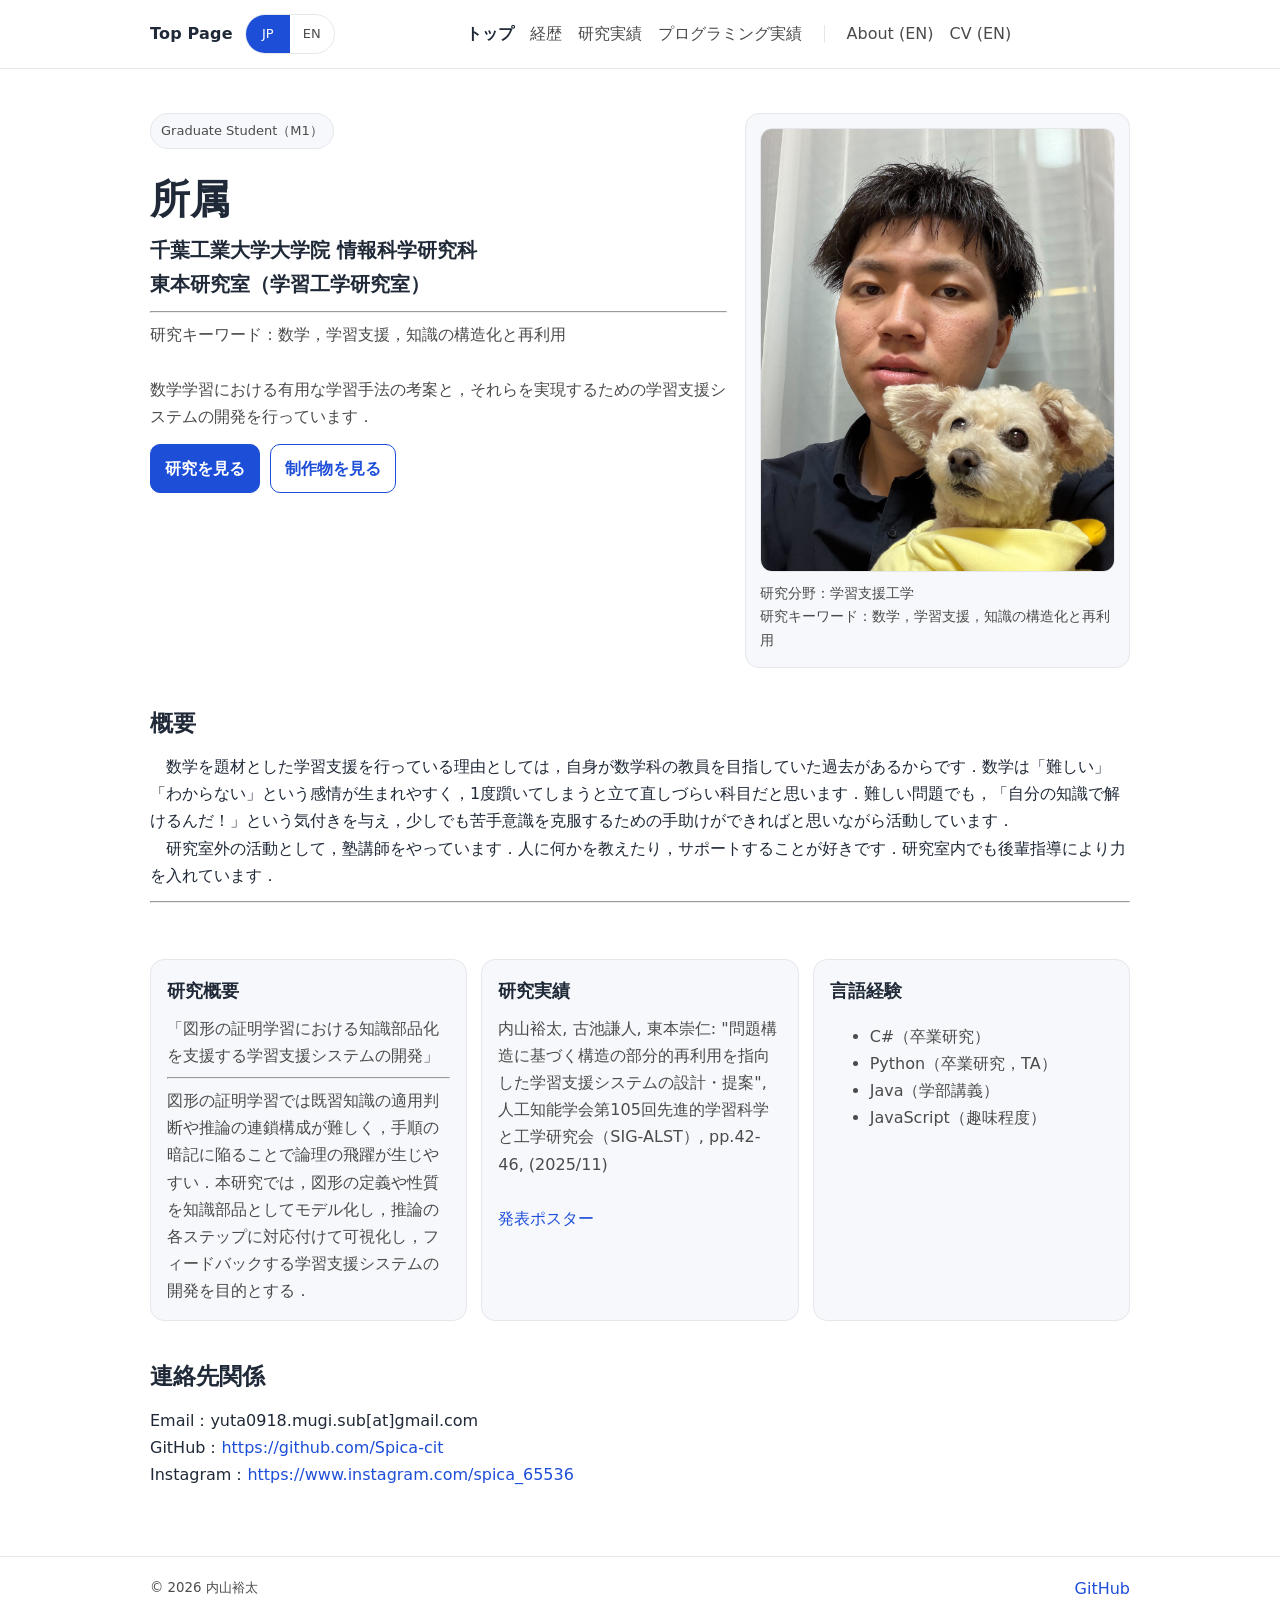
==== index.html @ 2f950082 "千葉工大と東本研究室のリンクだけ色を黒に変更 それ以外は元の青色に修正" ====
<!doctype html>
<html lang="ja">
<head>
  <meta charset="utf-8" />
  <meta name="viewport" content="width=device-width, initial-scale=1" />
  <title>Personal Website</title>
  <meta name="description" content="内山裕太のホームページです" />
  <meta property="og:title" content="Personal Website" />
  <meta property="og:description" content="研究実績・経歴・制作物" />
  <meta property="og:type" content="website" />
  <meta property="og:image" content="assets/images/profile.jpg" />

  <link rel="icon" href="assets/images/favicon.ico" type="image/x-icon">
  <link rel="apple-touch-icon" href="assets/images/apple-touch-icon.png">

  <link rel="stylesheet" href="assets/style.css" />
  <script defer src="assets/main.js"></script>
</head>
<body>
  <div data-include="partials/header.html"></div>

  <main class="container">
    <section class="hero">
      <div class="hero-grid">
        <div>
          <p class="badge">Graduate Student（M1）</p>
          <h1>所属</h1>
          <h3>
            <a href="https://chibatech.jp/" target="_blank" rel="noreferrer" class="black">千葉工業大学大学院 情報科学研究科</a><br>
            <a href="https://www.takahito.com/" target="_blank" rel="noreferrer" class="black">東本研究室（学習工学研究室）</a>
          </h3><hr>
          <p class="lead">
            研究キーワード：数学，学習支援，知識の構造化と再利用<br><br>
            数学学習における有用な学習手法の考案と，それらを実現するための学習支援システムの開発を行っています．
          </p>

          <div class="hero-links">
            <a class="btn" href="research.html">研究を見る</a>
            <a class="btn ghost" href="projects.html">制作物を見る</a>
          </div>
        </div>

        <figure class="avatar">
          <img src="assets/images/profile.jpg" alt="プロフィール写真" />
          <figcaption>
            研究分野：学習支援工学<br>
            研究キーワード：数学，学習支援，知識の構造化と再利用
          </figcaption>
        </figure>
      </div>
    </section>

    <section class="section">
      <div class="section-head">
        <h2>概要</h2>
      </div>
      <p>
        　数学を題材とした学習支援を行っている理由としては，自身が数学科の教員を目指していた過去があるからです．数学は「難しい」「わからない」という感情が生まれやすく，1度躓いてしまうと立て直しづらい科目だと思います．難しい問題でも，「自分の知識で解けるんだ！」という気付きを与え，少しでも苦手意識を克服するための手助けができればと思いながら活動しています．<br>
        　研究室外の活動として，塾講師をやっています．人に何かを教えたり，サポートすることが好きです．研究室内でも後輩指導により力を入れています．<hr>
      </p>
    </section>

    <section class="grid3" aria-label="Highlights">
      <article class="card">
        <h3>研究概要</h3>
        <p>
          「図形の証明学習における知識部品化を支援する学習支援システムの開発」
        </p><hr>
        <p>
          図形の証明学習では既習知識の適用判断や推論の連鎖構成が難しく，手順の暗記に陥ることで論理の飛躍が生じやすい．本研究では，図形の定義や性質を知識部品としてモデル化し，推論の各ステップに対応付けて可視化し，フィードバックする学習支援システムの開発を目的とする．
        </p>
      </article>
      <article class="card">
        <h3>研究実績</h3>
        <p>内山裕太, 古池謙人, 東本崇仁: "問題構造に基づく構造の部分的再利用を指向した学習支援システムの設計・提案", 人工知能学会第105回先進的学習科学と工学研究会（SIG-ALST）, pp.42-46, (2025/11)</p><br>
        <a href="assets/researches/ALST_105_poster.pdf" target="_blank" rel="noreferrer">発表ポスター</a>
      </article>
      <article class="card">
        <h3>言語経験</h3>
        <ul>
          <li>C#（卒業研究）</li>
          <li>Python（卒業研究，TA）</li>
          <li>Java（学部講義）</li>
          <li>JavaScript（趣味程度）</li>
        </ul>
      </article>
    </section>

    <section class="section">
      <h2>連絡先関係</h2>
      <p>
        Email：yuta0918.mugi.sub[at]gmail.com<br>
        GitHub：<a href="https://github.com/Spica-cit" target="_blank" rel="noreferrer">https://github.com/Spica-cit</a><br>
        Instagram：<a href="https://www.instagram.com/spica_65536" target="_blank" rel="noreferrer">https://www.instagram.com/spica_65536</a>
      </p>
    </section>
  </main>

  <div data-include="partials/footer.html"></div>
</body>
</html>
---- assets/style.css ----
:root{
  --bg: #ffffff;
  --surface: #f6f8fb;
  --text: #1f2937;
  --muted: #4b4b4b;
  --accent: #1d4ed8;
  --border: #e5e7eb;

  --radius: 14px;
  --shadow: 0 8px 24px rgba(17, 24, 39, 0.08);
}

*{ box-sizing: border-box; }
html, body{ height: 100%; }

body{
  margin: 0;
  font-family: system-ui, -apple-system, "Segoe UI", "Noto Sans JP", sans-serif;
  color: var(--text);
  background: var(--bg);
  line-height: 1.7;
}

a{ color: var(--accent); text-decoration: none; }
a:hover{ text-decoration: underline; }
a.black{
  color: #1f2937
}

.container{
  width: min(100% - 32px, 980px);
  margin-inline: auto;
}

/* ---------------- Header / Nav ---------------- */
.site-header{
  position: sticky;
  top: 0;
  background: rgba(255,255,255,0.88);
  backdrop-filter: blur(10px);
  border-bottom: 1px solid var(--border);
  z-index: 20;
}

.nav{
  display:flex;
  align-items:center;
  justify-content:space-between;
  gap: 12px;
  padding: 14px 0;
}

.brand{
  font-weight: 700;
  letter-spacing: 0.2px;
  color: var(--text);
}

.nav-right{
  display: inline-flex;
  align-items: center;
  gap: 10px;
}

/* Language toggle */
.lang-toggle{
  display: inline-flex;
  border: 1px solid var(--border);
  border-radius: 999px;
  background: var(--bg);
  overflow: hidden;
}

.lang-btn{
  display: inline-flex;
  align-items: center;
  justify-content: center;
  padding: 8px 10px;
  font-size: 13px;
  color: var(--muted);
  text-decoration: none;
  min-width: 44px;
}

.lang-btn:hover{
  text-decoration: none;
  background: var(--surface);
  color: var(--text);
}

.lang-btn[aria-current]{
  color: white;
  background: var(--accent);
}

/* hamburger */
.hamburger{
  display: inline-flex;
  flex-direction: column;
  gap: 5px;
  padding: 10px;
  border: 1px solid var(--border);
  border-radius: 10px;
  background: var(--bg);
  cursor: pointer;
}
.hamburger__bar{
  width: 22px;
  height: 2px;
  background: var(--text);
  border-radius: 2px;
}

/* menu - mobile dropdown */
.menu{
  position: absolute;
  left: 0;
  right: 0;
  top: 60px;
  margin: 0 auto;
  width: min(100% - 32px, 980px);
  background: var(--bg);
  border: 1px solid var(--border);
  border-radius: var(--radius);
  box-shadow: var(--shadow);
  padding: 10px;
  display: none;
  z-index: 30;
}
.menu a{
  display: block;
  padding: 10px 10px;
  color: var(--muted);
  border-radius: 10px;
}
.menu a:hover{
  background: var(--surface);
  color: var(--text);
  text-decoration: none;
}
.menu[data-open="true"]{ display: block; }

/* overlay */
.menu-overlay{
  position: fixed;
  inset: 0;
  background: rgba(17, 24, 39, 0.35);
  z-index: 25;
}

/* separator (mobile: horizontal, desktop: vertical) */
.menu-sep{
  display:block;
  height: 1px;
  background: var(--border);
  margin: 6px 6px;
}

/* active nav */
#site-menu a[aria-current="page"]{
  color: var(--text);
  font-weight: 700;
}
@media (max-width: 899px){
  #site-menu a[aria-current="page"]{
    background: var(--surface);
  }
}

/* prevent background scroll while menu open */
.no-scroll{ overflow: hidden; }

/* disabled link style (menu + toggle + others) */
a[aria-disabled="true"]{
  opacity: 0.45;
  pointer-events: none;
}

/* desktop nav */
@media (min-width: 900px){
  .hamburger{ display: none; }

  .menu{
    position: static;
    display: flex !important;
    gap: 16px;
    width: auto;
    background: transparent;
    border: none;
    box-shadow: none;
    padding: 0;
  }
  .menu a{
    display: inline;
    padding: 0;
    background: transparent;
  }
  .menu-overlay{ display: none; }

  .menu-sep{
    width: 1px;
    height: 18px;
    margin: 0 6px;
    display: inline-block;
    align-self: center;
  }
}

/* ---------------- Common Sections ---------------- */
.badge{
  display: inline-block;
  padding: 6px 10px;
  border: 1px solid var(--border);
  border-radius: 999px;
  background: var(--surface);
  color: var(--muted);
  font-size: 13px;
}

h1{
  font-size: clamp(26px, 4vw, 40px);
  line-height: 1.2;
  margin: 14px 0 10px;
}
h2{
  margin: 0 0 10px;
  font-size: 23px;
}
h3{
  margin: 0 0 10px;
  font-size: 20px;
}
p{ margin: 0 0 12px; }

.lead{
  color: var(--muted);
  max-width: 70ch;
}

.section{ padding: 26px 0; }
.section-head{
  display:flex;
  align-items: baseline;
  justify-content: space-between;
  gap: 12px;
  flex-wrap: wrap;
}
.kicker{ color: var(--muted); font-size: 14px; }

/* buttons */
.hero-links{
  display: flex;
  gap: 10px;
  flex-wrap: wrap;
  margin-top: 14px;
}
.btn{
  display: inline-flex;
  align-items: center;
  justify-content: center;
  padding: 10px 14px;
  border-radius: 10px;
  border: 1px solid var(--accent);
  background: var(--accent);
  color: white;
  font-weight: 600;
}
.btn.ghost{
  background: transparent;
  color: var(--accent);
}

/* cards */
.grid3{
  display: grid;
  gap: 14px;
  padding: 18px 0 10px;
  grid-template-columns: 1fr;
}
.card{
  background: var(--surface);
  border: 1px solid var(--border);
  border-radius: var(--radius);
  padding: 16px 16px;
}
.card h3{
  margin: 0 0 8px;
  font-size: 18px;
}
.card p,li{ margin: 0; color: var(--muted); }

@media (min-width: 900px){
  .grid3{ grid-template-columns: repeat(3, 1fr); }
}

/* ---------------- Hero + Photo ---------------- */
.hero{ padding: 44px 0 10px; }
.hero-grid{
  display: grid;
  gap: 18px;
  grid-template-columns: 1fr;
  align-items: start;
}
@media (min-width: 900px){
  .hero-grid{ grid-template-columns: 1.5fr 1fr; }
}

.avatar{
  margin: 0;
  padding: 14px;
  background: var(--surface);
  border: 1px solid var(--border);
  border-radius: var(--radius);
}
.avatar img{
  width: 100%;
  display: block;
  border-radius: 12px;
  border: 1px solid var(--border);
  aspect-ratio: 4 / 5;
  object-fit: cover;
}
.avatar figcaption{
  margin-top: 10px;
  color: var(--muted);
  font-size: 14px;
}

/* ---------------- CV Timeline ---------------- */
.timeline{
  display: grid;
  gap: 10px;
  margin: 10px 0 0;
}
.tl-item{
  display: grid;
  grid-template-columns: 110px 1fr;
  gap: 12px;
  padding: 12px;
  background: var(--surface);
  border: 1px solid var(--border);
  border-radius: var(--radius);
}
.tl-date{
  color: var(--muted);
  font-feature-settings: "tnum";
  font-variant-numeric: tabular-nums;
}
.tl-body{ margin: 0; }
@media (max-width: 520px){
  .tl-item{ grid-template-columns: 1fr; }
}

/* ---------------- Research list (citation-like) ---------------- */
.pub-list{
  list-style: none;
  padding: 0;
  margin: 12px 0 0;
  display: grid;
  gap: 10px;
}
.pub{
  background: var(--surface);
  border: 1px solid var(--border);
  border-radius: var(--radius);
  padding: 14px 14px 12px;
}
.pub-title{
  margin: 0 0 6px;
  font-weight: 700;
  line-height: 1.4;
}
.pub-meta{
  margin: 0;
  color: var(--muted);
  font-size: 14px;
}
.pub-links{
  margin-top: 10px;
  display: flex;
  gap: 10px;
  flex-wrap: wrap;
}
.pill{
  display: inline-flex;
  align-items: center;
  gap: 6px;
  padding: 6px 10px;
  border: 1px solid var(--border);
  border-radius: 999px;
  background: #fff;
  color: var(--text);
  font-size: 13px;
}
.pill:hover{
  text-decoration: none;
  border-color: #cbd5e1;
}
.pub em{ font-style: normal; font-weight: 700; color: var(--text); }

/* ---------------- Footer ---------------- */
.site-footer{
  border-top: 1px solid var(--border);
  margin-top: 30px;
  padding: 18px 0;
  color: var(--muted);
}
.footer-inner{
  display:flex;
  align-items:center;
  justify-content:space-between;
  gap: 12px;
  flex-wrap: wrap;
}
.footer-links{
  display:flex;
  gap: 12px;
}
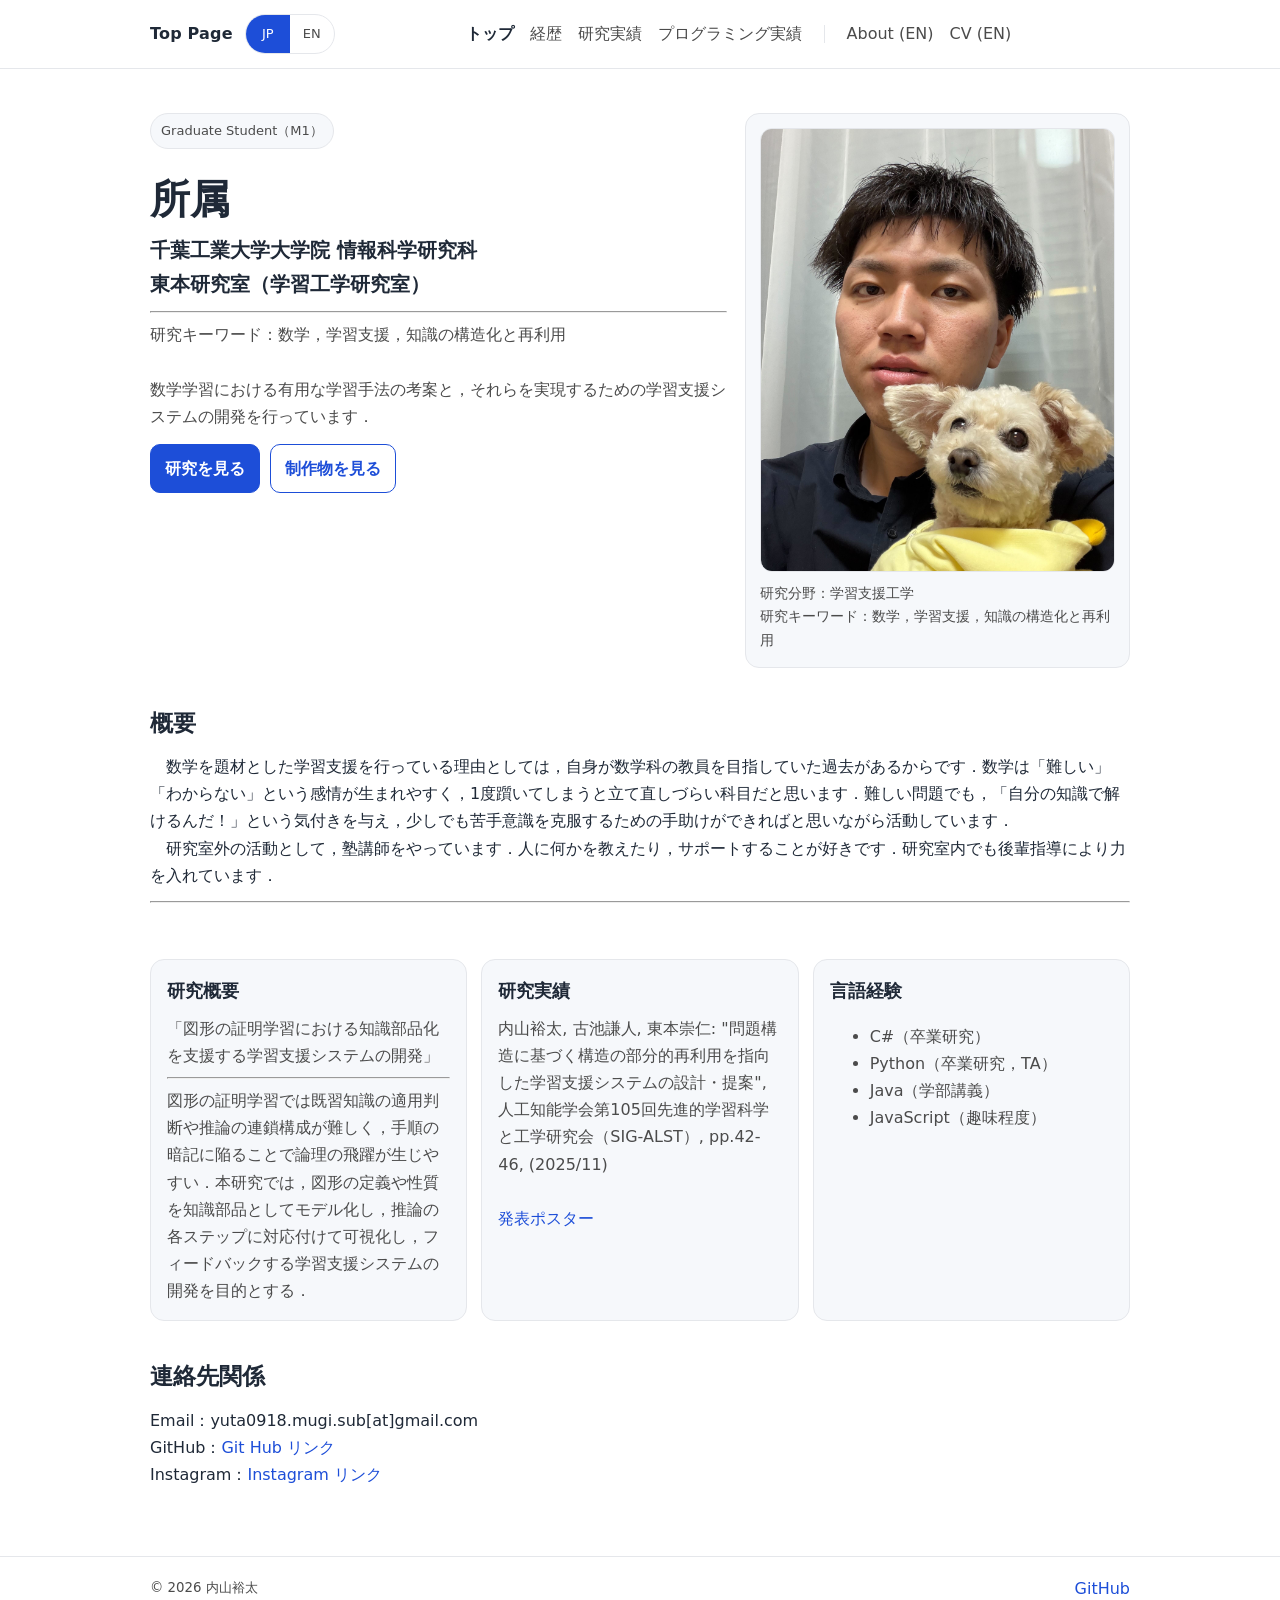
==== commit 7016ee08: "Update index.html" ====
--- a/index.html
+++ b/index.html
@@ -90,8 +90,8 @@
       <h2>連絡先関係</h2>
       <p>
         Email：yuta0918.mugi.sub[at]gmail.com<br>
-        GitHub：<a href="https://github.com/Spica-cit" target="_blank" rel="noreferrer">https://github.com/Spica-cit</a><br>
-        Instagram：<a href="https://www.instagram.com/spica_65536" target="_blank" rel="noreferrer">https://www.instagram.com/spica_65536</a>
+        GitHub：<a href="https://github.com/Spica-65536" target="_blank" rel="noreferrer">Git Hub リンク</a><br>
+        Instagram：<a href="https://www.instagram.com/spica_65536" target="_blank" rel="noreferrer">Instagram リンク</a>
       </p>
     </section>
   </main>
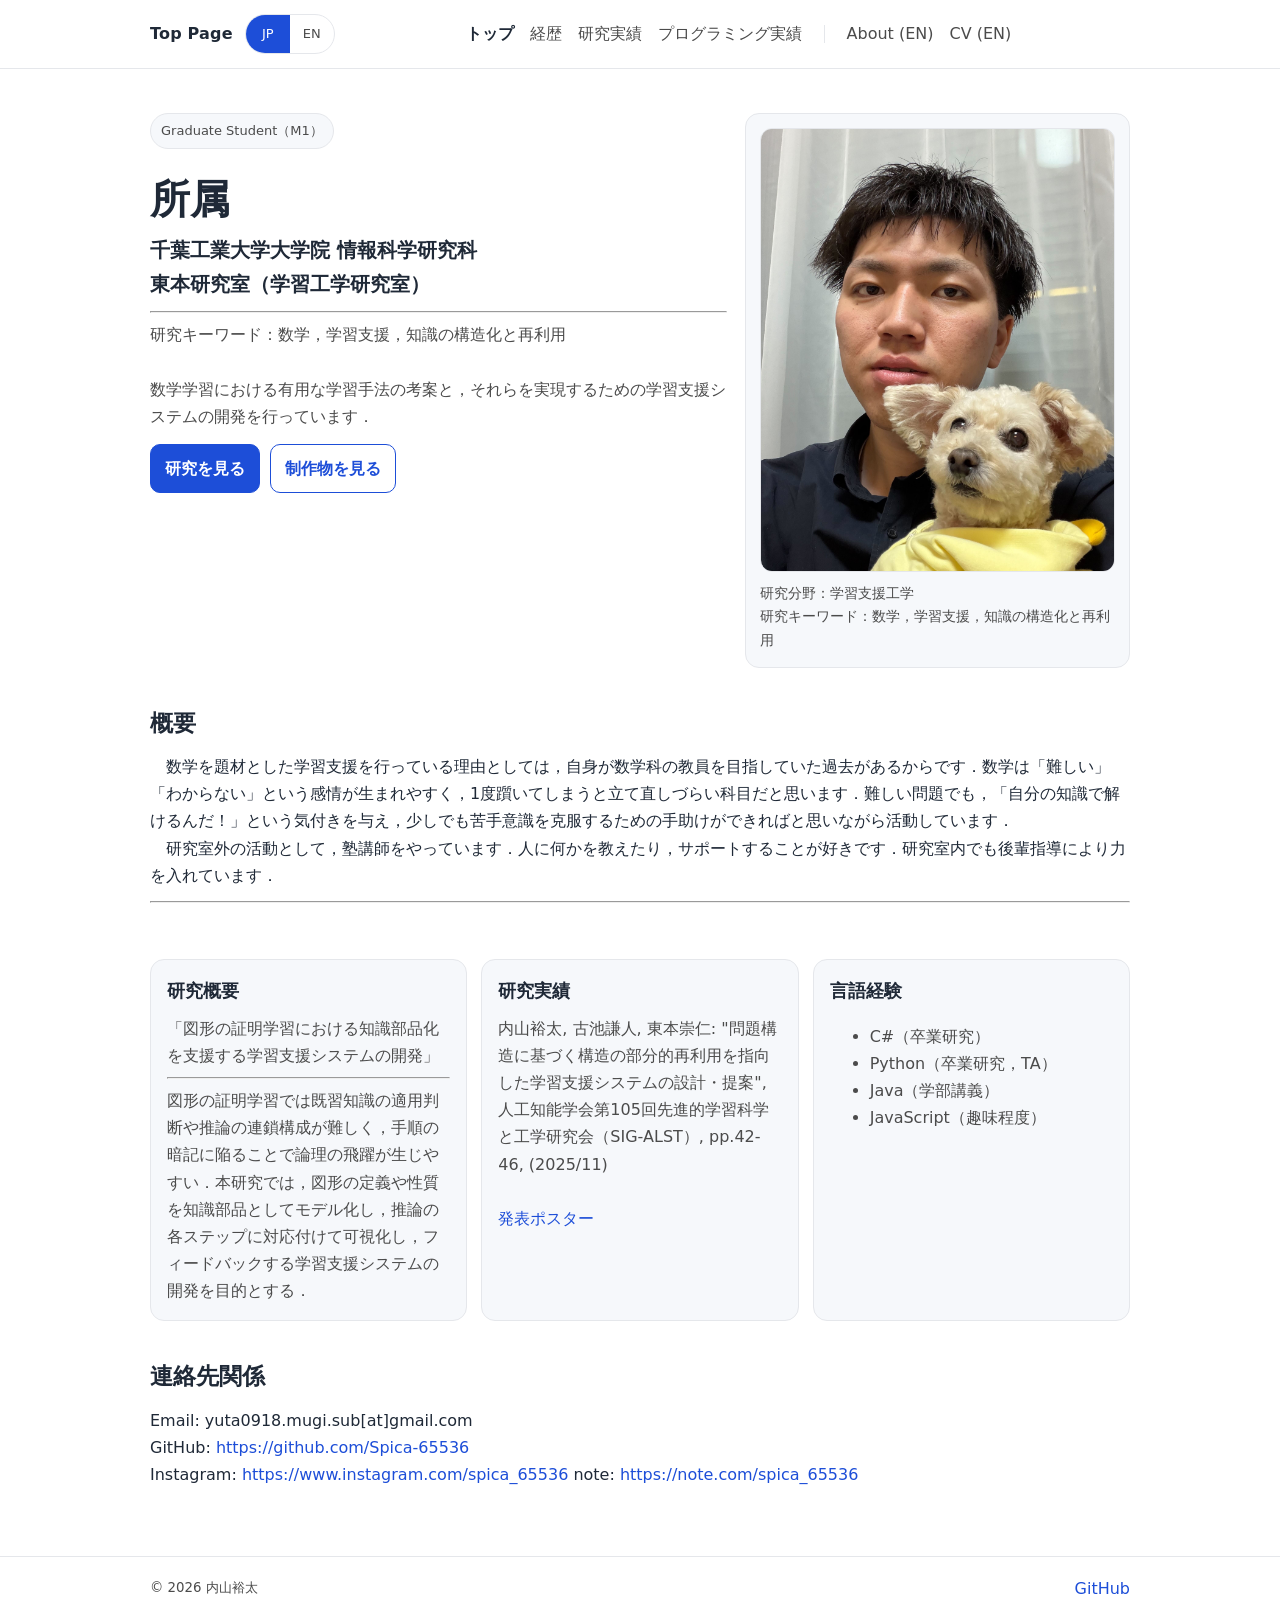
==== commit af677f15: "note情報の付加" ====
--- a/index.html
+++ b/index.html
@@ -89,9 +89,10 @@
     <section class="section">
       <h2>連絡先関係</h2>
       <p>
-        Email：yuta0918.mugi.sub[at]gmail.com<br>
-        GitHub：<a href="https://github.com/Spica-65536" target="_blank" rel="noreferrer">Git Hub リンク</a><br>
-        Instagram：<a href="https://www.instagram.com/spica_65536" target="_blank" rel="noreferrer">Instagram リンク</a>
+        Email: yuta0918.mugi.sub[at]gmail.com<br>
+        GitHub: <a href="https://github.com/Spica-65536" target="_blank" rel="noreferrer">https://github.com/Spica-65536</a><br>
+        Instagram: <a href="https://www.instagram.com/spica_65536" target="_blank" rel="noreferrer">https://www.instagram.com/spica_65536</a>
+        note: <a href="https://note.com/spica_65536" target="_blank" rel="noreferrer">https://note.com/spica_65536</a>
       </p>
     </section>
   </main>
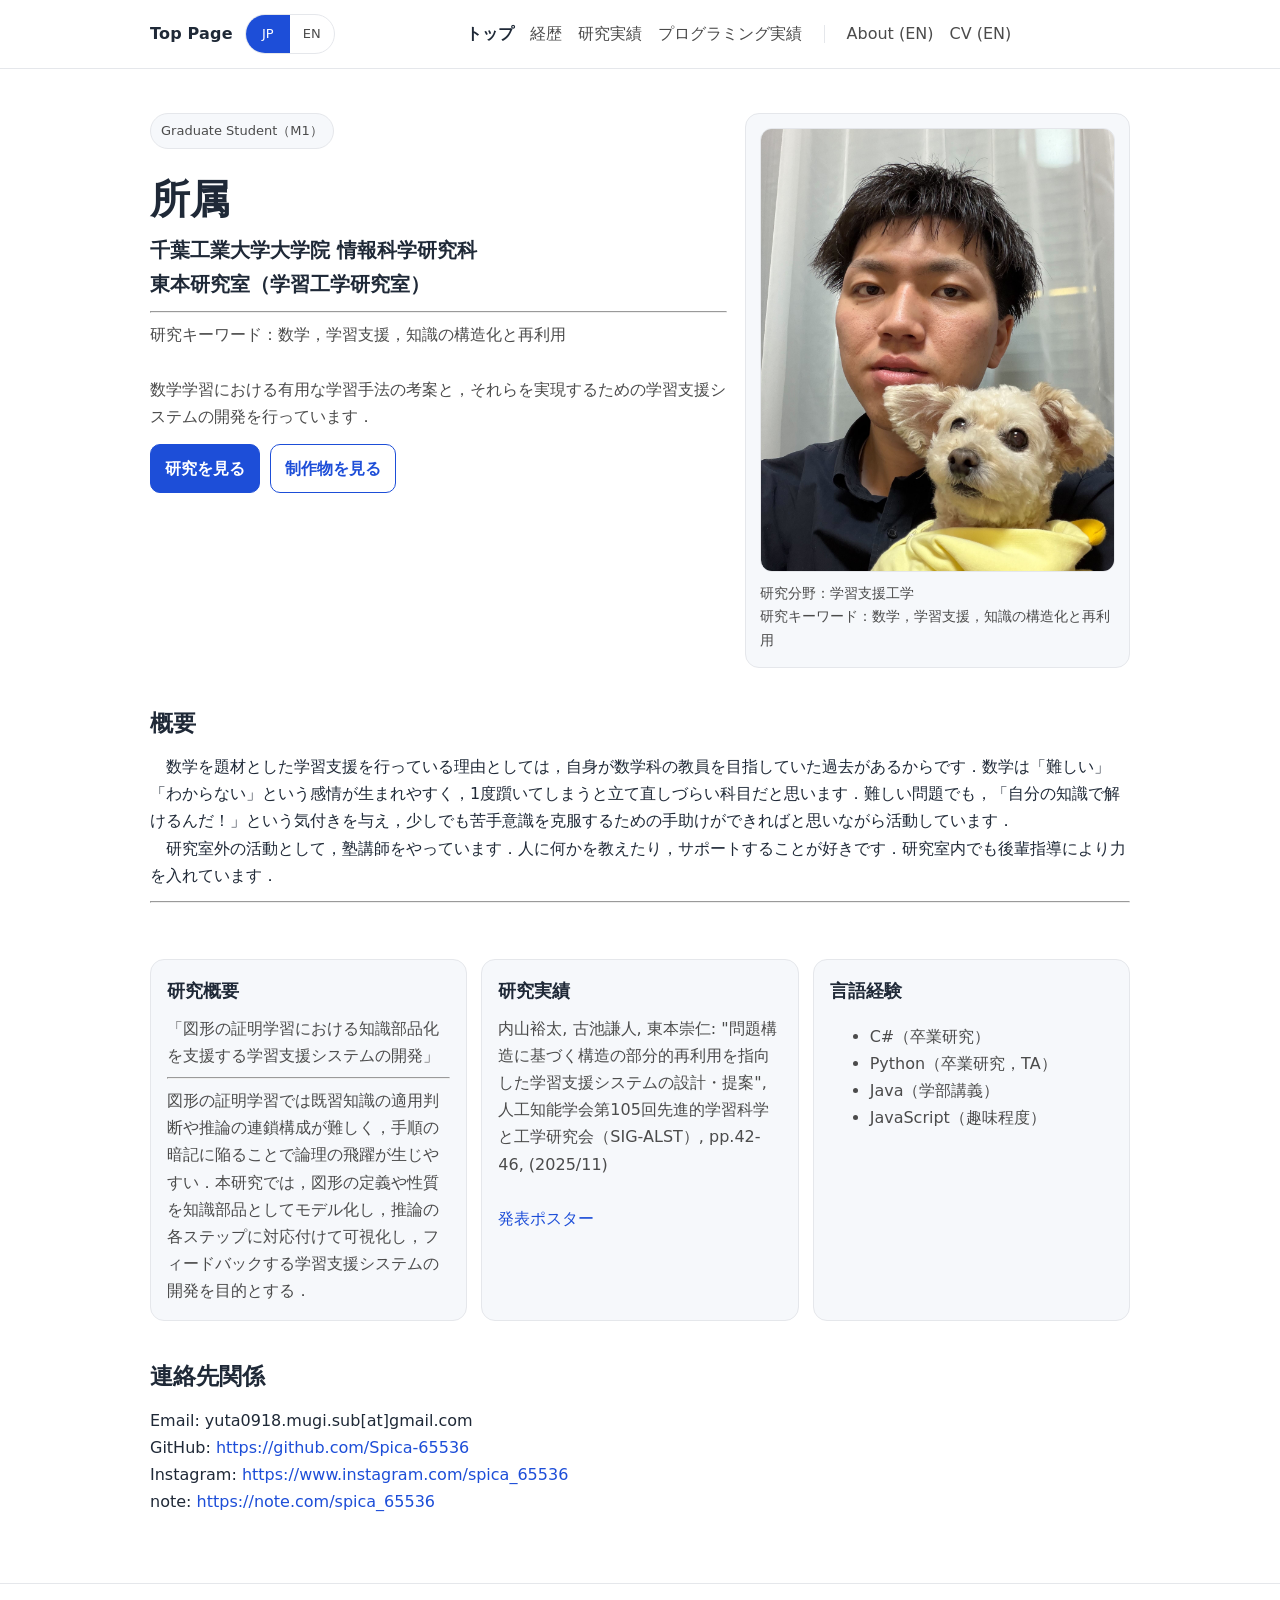
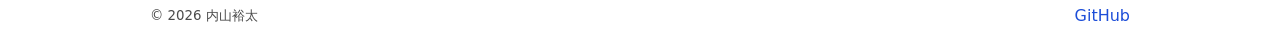
==== commit d4cab8ee: "<br>をつけ忘れた" ====
--- a/index.html
+++ b/index.html
@@ -91,7 +91,7 @@
       <p>
         Email: yuta0918.mugi.sub[at]gmail.com<br>
         GitHub: <a href="https://github.com/Spica-65536" target="_blank" rel="noreferrer">https://github.com/Spica-65536</a><br>
-        Instagram: <a href="https://www.instagram.com/spica_65536" target="_blank" rel="noreferrer">https://www.instagram.com/spica_65536</a>
+        Instagram: <a href="https://www.instagram.com/spica_65536" target="_blank" rel="noreferrer">https://www.instagram.com/spica_65536</a><br>
         note: <a href="https://note.com/spica_65536" target="_blank" rel="noreferrer">https://note.com/spica_65536</a>
       </p>
     </section>
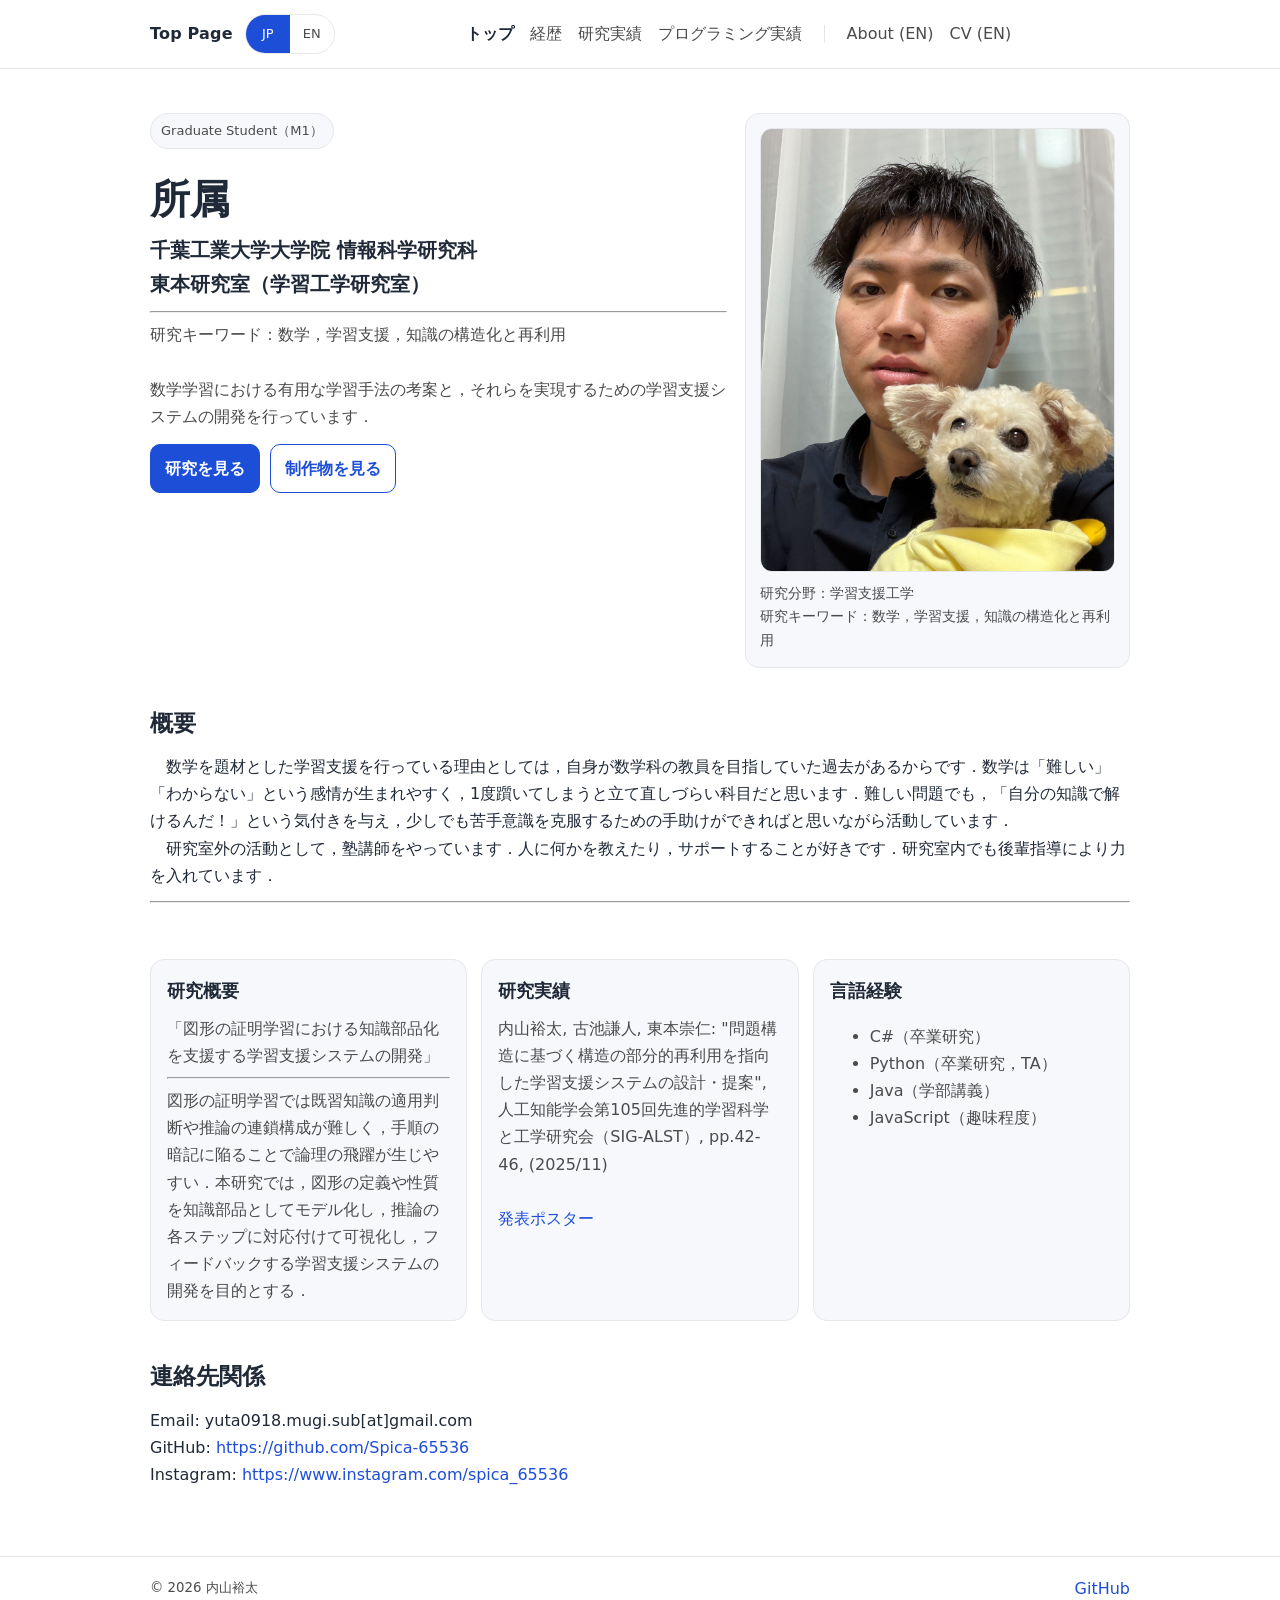
==== commit c9a5e311: "note削除の修正 勝井君の書誌情報追加" ====
--- a/index.html
+++ b/index.html
@@ -91,8 +91,7 @@
       <p>
         Email: yuta0918.mugi.sub[at]gmail.com<br>
         GitHub: <a href="https://github.com/Spica-65536" target="_blank" rel="noreferrer">https://github.com/Spica-65536</a><br>
-        Instagram: <a href="https://www.instagram.com/spica_65536" target="_blank" rel="noreferrer">https://www.instagram.com/spica_65536</a><br>
-        note: <a href="https://note.com/spica_65536" target="_blank" rel="noreferrer">https://note.com/spica_65536</a>
+        Instagram: <a href="https://www.instagram.com/spica_65536" target="_blank" rel="noreferrer">https://www.instagram.com/spica_65536</a>
       </p>
     </section>
   </main>
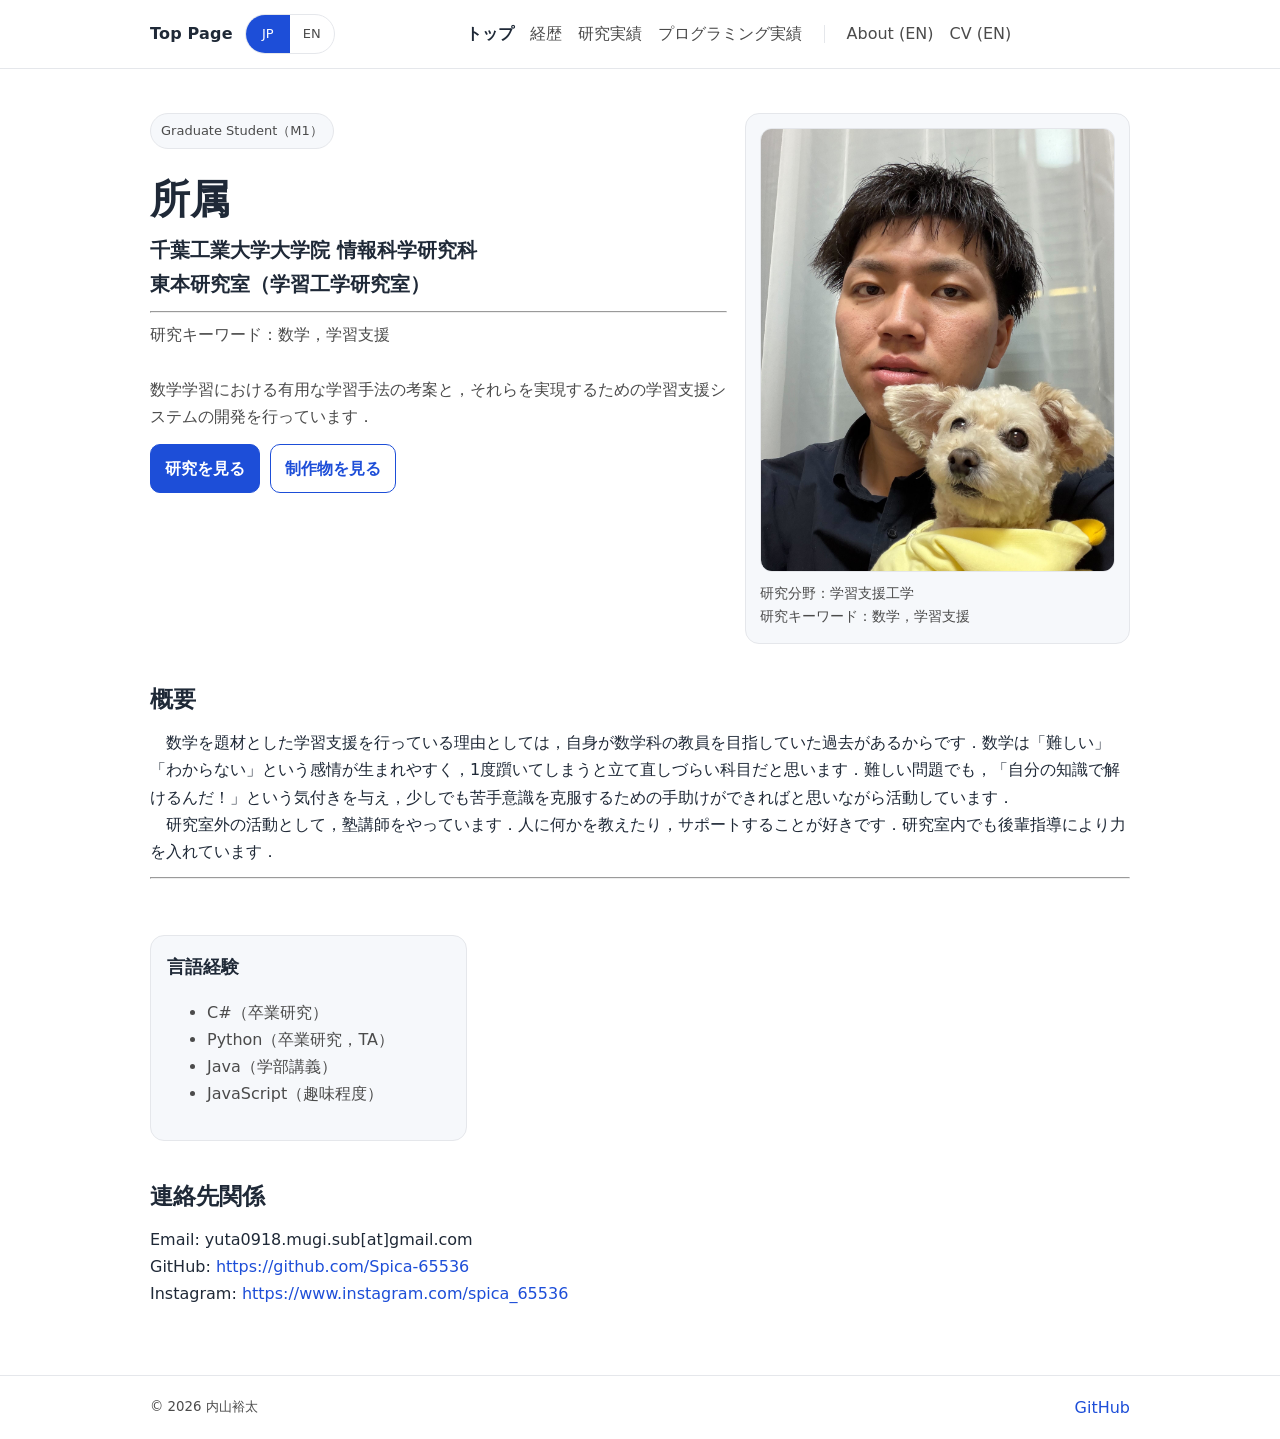
==== commit 9a0aad6a: "原稿データの削除 他色々修正（git履歴見たらわかる程度）" ====
--- a/index.html
+++ b/index.html
@@ -30,7 +30,7 @@
             <a href="https://www.takahito.com/" target="_blank" rel="noreferrer" class="black">東本研究室（学習工学研究室）</a>
           </h3><hr>
           <p class="lead">
-            研究キーワード：数学，学習支援，知識の構造化と再利用<br><br>
+            研究キーワード：数学，学習支援<br><br>
             数学学習における有用な学習手法の考案と，それらを実現するための学習支援システムの開発を行っています．
           </p>
 
@@ -44,7 +44,7 @@
           <img src="assets/images/profile.jpg" alt="プロフィール写真" />
           <figcaption>
             研究分野：学習支援工学<br>
-            研究キーワード：数学，学習支援，知識の構造化と再利用
+            研究キーワード：数学，学習支援
           </figcaption>
         </figure>
       </div>
@@ -61,20 +61,19 @@
     </section>
 
     <section class="grid3" aria-label="Highlights">
-      <article class="card">
+      <!-- <article class="card">
         <h3>研究概要</h3>
         <p>
-          「図形の証明学習における知識部品化を支援する学習支援システムの開発」
+          研究名
         </p><hr>
         <p>
-          図形の証明学習では既習知識の適用判断や推論の連鎖構成が難しく，手順の暗記に陥ることで論理の飛躍が生じやすい．本研究では，図形の定義や性質を知識部品としてモデル化し，推論の各ステップに対応付けて可視化し，フィードバックする学習支援システムの開発を目的とする．
+          概要
         </p>
       </article>
       <article class="card">
         <h3>研究実績</h3>
-        <p>内山裕太, 古池謙人, 東本崇仁: "問題構造に基づく構造の部分的再利用を指向した学習支援システムの設計・提案", 人工知能学会第105回先進的学習科学と工学研究会（SIG-ALST）, pp.42-46, (2025/11)</p><br>
-        <a href="assets/researches/ALST_105_poster.pdf" target="_blank" rel="noreferrer">発表ポスター</a>
-      </article>
+        <p>発表名</p>
+      </article> -->
       <article class="card">
         <h3>言語経験</h3>
         <ul>
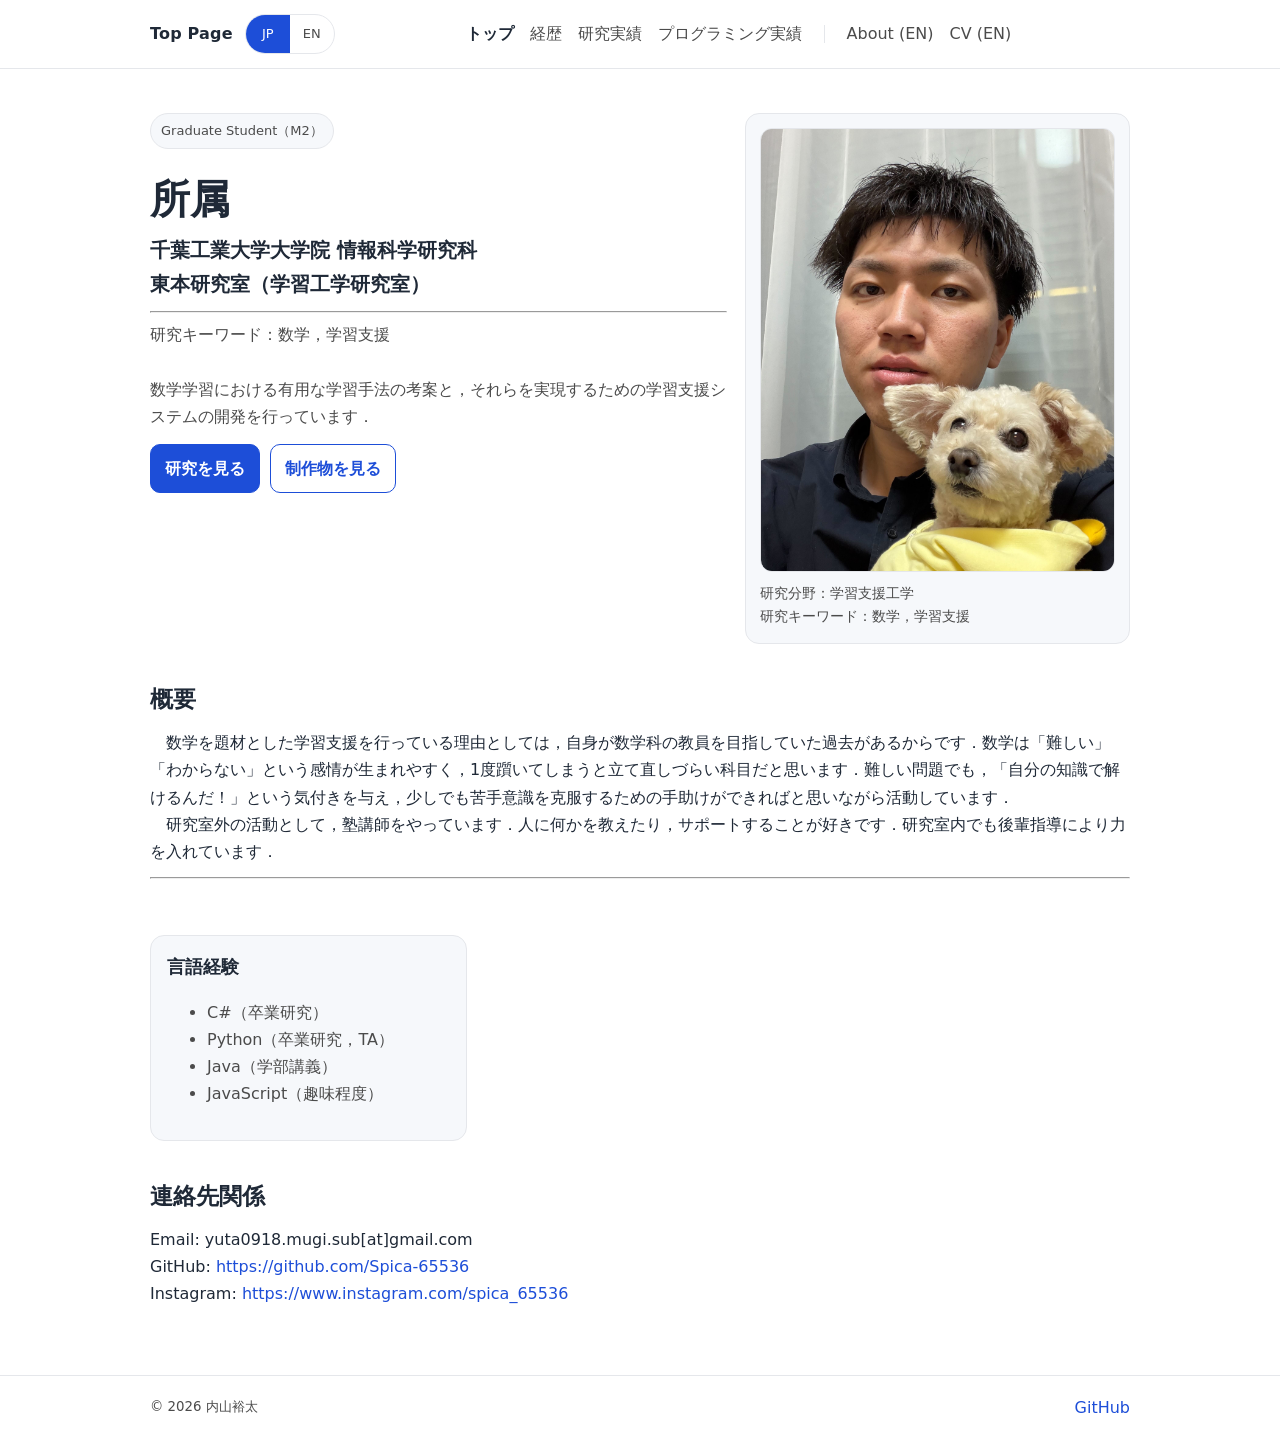
==== commit 47281e2d: "学年の修正" ====
--- a/index.html
+++ b/index.html
@@ -23,7 +23,7 @@
     <section class="hero">
       <div class="hero-grid">
         <div>
-          <p class="badge">Graduate Student（M1）</p>
+          <p class="badge">Graduate Student（M2）</p>
           <h1>所属</h1>
           <h3>
             <a href="https://chibatech.jp/" target="_blank" rel="noreferrer" class="black">千葉工業大学大学院 情報科学研究科</a><br>
